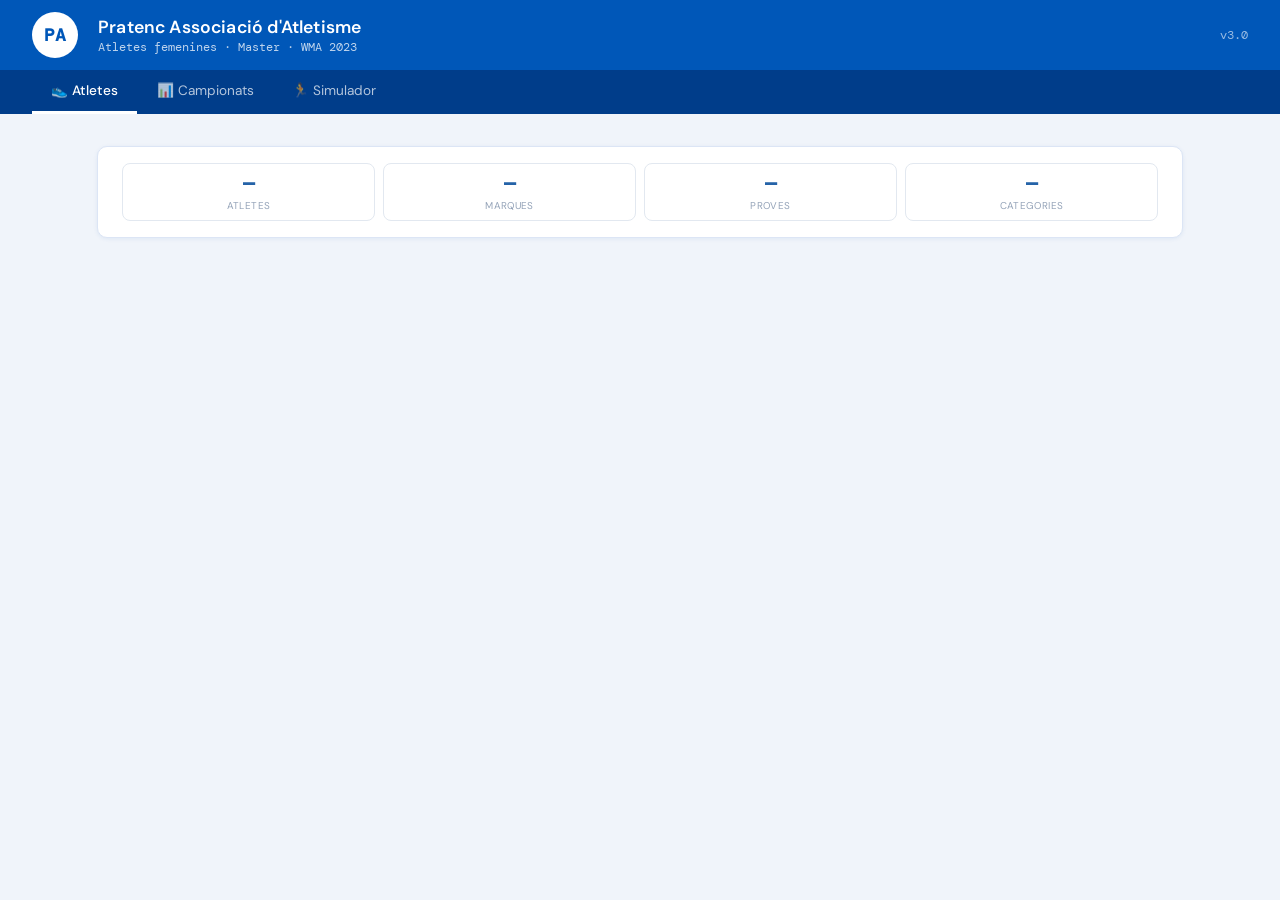
==== atletes-public.html @ 4d0a6b4e "Add files via upload Primera Versio" ====
<!DOCTYPE html>
<html lang="ca">
<head>
<meta charset="UTF-8">
<meta name="viewport" content="width=device-width, initial-scale=1.0">
<title>Pratenc AA — Atletes</title>
<link rel="stylesheet" href="style.css">
<style>
/* ── Targetes atletes ── */
.athlete-card{background:#fff;border-radius:12px;box-shadow:0 1px 4px rgba(0,0,0,0.08);margin-bottom:0.7rem;overflow:hidden;border:1px solid #e2e8f0;}
.athlete-head{display:flex;align-items:center;gap:0.75rem;padding:0.75rem 1rem;cursor:pointer;user-select:none;}
.athlete-head:hover{background:#f8fafc;}
.av{width:38px;height:38px;border-radius:50%;background:#2563a8;color:#fff;font-weight:700;font-size:0.82rem;display:flex;align-items:center;justify-content:center;flex-shrink:0;}
.av.filial{background:#d97706;}
.athlete-info{flex:1;min-width:0;}
.athlete-nom{font-weight:600;font-size:0.88rem;color:#1a3a5c;display:flex;align-items:center;gap:6px;flex-wrap:wrap;}
.athlete-sub{font-size:0.72rem;color:#6b7f93;margin-top:1px;}
.cat-badge{font-size:0.65rem;font-weight:700;background:#e0eaff;color:#2563a8;border-radius:4px;padding:1px 6px;}
.fil-badge{font-size:0.62rem;font-weight:700;background:#fef3c7;color:#92400e;border:1px solid #fbbf24;border-radius:4px;padding:1px 6px;}
.chevron{width:16px;height:16px;stroke:#94a3b8;transition:transform 0.2s;flex-shrink:0;}
.chevron.open{transform:rotate(180deg);}
/* ── Marques ── */
.marks-body{display:none;padding:0 1rem 0.75rem;border-top:1px solid #f1f5f9;}
.marks-body.open{display:block;}
.marks-grid{display:grid;grid-template-columns:1fr auto auto;gap:2px 8px;align-items:center;margin-top:0.5rem;}
.marks-header{font-size:0.65rem;font-weight:700;color:#94a3b8;text-transform:uppercase;letter-spacing:0.04em;padding-bottom:4px;border-bottom:1px solid #f1f5f9;}
.mark-row{display:contents;}
.mark-row span{font-size:0.78rem;padding:3px 0;border-bottom:1px solid #f8fafc;color:#374151;}
.mark-prova{font-weight:500;color:#1a3a5c;}
.mark-marca{font-family:'Courier New',monospace;font-size:0.75rem;color:#374151;}
.pct-pill{display:inline-block;padding:2px 7px;border-radius:10px;font-size:0.7rem;font-weight:700;}
.pct-gold{background:#fef9c3;color:#854d0e;}
.pct-silver{background:#f1f5f9;color:#334155;}
.pct-bronze{background:#fef3c7;color:#92400e;}
.pct-ok{background:#f0fdf4;color:#166534;}
.pct-low{background:#fafafa;color:#9ca3af;}
.no-marks{font-size:0.75rem;color:#94a3b8;padding:0.5rem 0;font-style:italic;}
/* ── Stats bar ── */
.stats-bar{display:grid;grid-template-columns:repeat(4,1fr);gap:0.5rem;margin-bottom:1rem;}
.stat{background:#fff;border-radius:8px;padding:0.5rem;text-align:center;border:1px solid #e2e8f0;}
.stat .val{font-size:1.2rem;font-weight:700;color:#2563a8;}
.stat .lbl{font-size:0.62rem;color:#94a3b8;text-transform:uppercase;letter-spacing:0.04em;}
/* ── Filials secció ── */
.section-title{font-size:0.72rem;font-weight:700;color:#6b7f93;text-transform:uppercase;letter-spacing:0.06em;margin:1rem 0 0.4rem;padding-left:2px;}
/* ── Mobile ── */
@media(max-width:500px){
  .stats-bar{grid-template-columns:repeat(2,1fr);}
  .marks-grid{grid-template-columns:1fr auto auto;gap:2px 6px;}
}
</style>
</head>
<body>
<header>
  <div class="header-logo">PA</div>
  <div class="header-text">
    <h1>Pratenc Associació d'Atletisme</h1>
    <div class="sub">Atletes femenines · Master · WMA 2023</div>
  </div>
  <div class="header-right">v3.0</div>
</header>
<nav>
  <a href="atletes-public.html" class="active">👟 Atletes</a>
  <a href="campeonatos-public.html">📊 Campionats</a>
  <a href="simulador-public.html">🏃 Simulador</a>
</nav>
<main>
  <div class="stats-bar">
    <div class="stat"><div class="val" id="sAt">—</div><div class="lbl">Atletes</div></div>
    <div class="stat"><div class="val" id="sM">—</div><div class="lbl">Marques</div></div>
    <div class="stat"><div class="val" id="sP">—</div><div class="lbl">Proves</div></div>
    <div class="stat"><div class="val" id="sC">—</div><div class="lbl">Categories</div></div>
  </div>
  <div id="list"></div>
</main>

<script src="atletes-data.js"></script>
<script src="shared.js"></script>
<script>
// Override de storage per si shared.js l'intenta cridar
async function loadAthletes(){return [];}
async function saveAthletes(){}

const athletes = JSON.parse(JSON.stringify(ATLETES_DATA));
athletes.sort((a,b)=>{
  if(!!a.filial!==!!b.filial)return a.filial?1:-1;
  return a.nom.localeCompare(b.nom,'ca');
});

function initials(nom){
  return nom.split(' ').slice(0,2).map(p=>p[0]).join('');
}

function pctClass(pct){
  if(pct===null||pct===undefined)return 'pct-low';
  if(pct>=90)return 'pct-gold';
  if(pct>=80)return 'pct-silver';
  if(pct>=70)return 'pct-bronze';
  if(pct>=55)return 'pct-ok';
  return 'pct-low';
}

function renderMarques(a){
  const marques = (a.marques||[]).filter(m=>m.prova&&m.prova!=='—'&&m.marca);
  if(!marques.length) return `<div class="no-marks">Sense marques registrades</div>`;
  return `
    <div class="marks-grid">
      <span class="marks-header">Prova</span>
      <span class="marks-header" style="text-align:right;">Marca</span>
      <span class="marks-header" style="text-align:right;">% WMA</span>
      ${marques.map(m=>{
        const pct = calcPct(m.prova, m.marca, a.dob, m.any);
        const cls = pctClass(pct);
        return `
          <span class="mark-row mark-prova">${m.prova}</span>
          <span class="mark-row mark-marca" style="text-align:right;">${m.marca} <span style="font-size:0.62rem;color:#94a3b8;">${m.any}</span></span>
          <span class="mark-row" style="text-align:right;">
            ${pct!==null?`<span class="pct-pill ${cls}">${pct.toFixed(1)}%</span>`:'<span style="color:#d1d5db;font-size:0.72rem;">—</span>'}
          </span>`;
      }).join('')}
    </div>`;
}

function render(){
  const list = document.getElementById('list');
  const federades = athletes.filter(a=>!a.filial);
  const filials   = athletes.filter(a=>a.filial);

  function renderGroup(grup){
    return grup.map((a,i)=>{
      const idx = athletes.indexOf(a);
      const cat = getCat(a.dob);
      const ed  = getEdatActual(a.dob);
      return `
        <div class="athlete-card">
          <div class="athlete-head" onclick="tog(${idx})">
            <div class="av ${a.filial?'filial':''}">${initials(a.nom)}</div>
            <div class="athlete-info">
              <div class="athlete-nom">
                ${a.nom}
                ${cat?`<span class="cat-badge">${cat}</span>`:''}
                ${a.filial?`<span class="fil-badge">FILIAL</span>`:''}
              </div>
              <div class="athlete-sub">${ed?ed+'a · ':''}${a.notes||''} · ${(a.marques||[]).length} marques</div>
            </div>
            <svg class="chevron" id="chev${idx}" viewBox="0 0 24 24" fill="none" stroke="currentColor" stroke-width="2.5">
              <polyline points="6 9 12 15 18 9"/>
            </svg>
          </div>
          <div class="marks-body" id="body${idx}">
            ${renderMarques(a)}
          </div>
        </div>`;
    }).join('');
  }

  list.innerHTML =
    (federades.length ? renderGroup(federades) : '') +
    (filials.length ? `<div class="section-title">Atletes filials (${filials.length}/4)</div>${renderGroup(filials)}` : '');

  // Stats
  document.getElementById('sAt').textContent = athletes.length;
  document.getElementById('sM').textContent  = athletes.reduce((s,a)=>s+(a.marques||[]).length,0);
  const ps = new Set(athletes.flatMap(a=>(a.marques||[]).map(m=>m.prova).filter(p=>p&&p!=='—')));
  document.getElementById('sP').textContent  = ps.size;
  const cats = [...new Set(athletes.map(a=>getCat(a.dob)).filter(Boolean))].sort();
  document.getElementById('sC').textContent  = cats.join(', ')||'—';
}

function tog(idx){
  document.getElementById(`body${idx}`).classList.toggle('open');
  document.getElementById(`chev${idx}`).classList.toggle('open');
}

render();
</script>
</body>
</html>
---- style.css ----
@import url('https://fonts.googleapis.com/css2?family=DM+Sans:wght@300;400;500;600&family=DM+Mono:wght@400;500&display=swap');

:root {
  /* Pratenc AA colors */
  --pratenc-blue: #0057B8;
  --pratenc-blue-dark: #003D8A;
  --pratenc-blue-light: #1a6ec7;
  --pratenc-blue-pale: #E8F0FB;
  --pratenc-blue-mid: #3378CC;
  --white: #ffffff;

  --bg: #f0f4fa;
  --surface: #ffffff;
  --border: #dce5f5;
  --border-strong: #b0c4e8;
  --text: #0d1a2e;
  --text-muted: #5a6f8a;
  --radius: 10px;
  --shadow: 0 1px 4px rgba(0,87,184,0.08);
  --shadow-md: 0 3px 12px rgba(0,87,184,0.12);

  --good: #1a7a3c; --good-bg: #d4f0df;
  --mid: #8a5200; --mid-bg: #fde8c0;
  --low: #9b1c1c; --low-bg: #fce0de;
}

* { box-sizing: border-box; margin: 0; padding: 0; }
body { font-family: 'DM Sans', sans-serif; background: var(--bg); color: var(--text); min-height: 100vh; }

/* ── Header ── */
header {
  background: var(--pratenc-blue);
  color: var(--white);
  padding: 0 2rem;
  display: flex;
  align-items: center;
  gap: 1.25rem;
  height: 70px;
  box-shadow: 0 2px 8px rgba(0,0,0,0.2);
}

.header-logo {
  width: 46px;
  height: 46px;
  background: var(--white);
  border-radius: 50%;
  display: flex;
  align-items: center;
  justify-content: center;
  font-size: 1.1rem;
  font-weight: 700;
  color: var(--pratenc-blue);
  flex-shrink: 0;
  letter-spacing: -0.02em;
  font-family: 'DM Mono', monospace;
  border: 2px solid rgba(255,255,255,0.4);
}

.header-text h1 { font-size: 1.1rem; font-weight: 600; letter-spacing: 0.01em; }
.header-text .sub { font-size: 0.75rem; opacity: 0.75; margin-top: 1px; font-family: 'DM Mono', monospace; }
.header-right { margin-left: auto; font-size: 0.75rem; opacity: 0.6; font-family: 'DM Mono', monospace; }

/* ── Nav ── */
nav {
  background: var(--pratenc-blue-dark);
  padding: 0 2rem;
  display: flex;
  gap: 0;
}
nav a {
  display: block;
  padding: 0.75rem 1.2rem;
  font-size: 0.85rem;
  color: rgba(255,255,255,0.7);
  text-decoration: none;
  border-bottom: 3px solid transparent;
  transition: all 0.15s;
  font-weight: 400;
}
nav a:hover { color: var(--white); background: rgba(255,255,255,0.05); }
nav a.active { color: var(--white); border-bottom-color: var(--white); font-weight: 500; }

/* ── Main ── */
main { max-width: 1150px; margin: 0 auto; padding: 2rem; }

/* ── Toolbar ── */
.toolbar { display: flex; align-items: center; justify-content: space-between; margin-bottom: 1.5rem; gap: 1rem; flex-wrap: wrap; }
.toolbar h2 { font-size: 1.1rem; font-weight: 600; color: var(--pratenc-blue-dark); }

/* ── Buttons ── */
.btn { display: inline-flex; align-items: center; gap: 6px; padding: 0.5rem 1rem; border-radius: var(--radius); font-size: 0.85rem; font-family: 'DM Sans', sans-serif; cursor: pointer; border: 1.5px solid var(--border-strong); background: var(--surface); color: var(--text); font-weight: 500; transition: all 0.15s; }
.btn:hover { background: var(--pratenc-blue-pale); border-color: var(--pratenc-blue); }
.btn.primary { background: var(--pratenc-blue); color: var(--white); border-color: var(--pratenc-blue); }
.btn.primary:hover { background: var(--pratenc-blue-light); }
.btn.danger { background: var(--low-bg); color: var(--low); border-color: #f0b0b0; }
.btn-icon { width: 30px; height: 30px; border-radius: 7px; border: 1.5px solid var(--border-strong); background: var(--bg); color: var(--text-muted); cursor: pointer; font-size: 0.95rem; display: flex; align-items: center; justify-content: center; transition: all 0.1s; }
.btn-icon:hover { background: var(--low-bg); color: var(--low); }

/* ── Stats bar ── */
.stats-bar { display: flex; gap: 1rem; background: var(--surface); border: 1.5px solid var(--border); border-radius: var(--radius); padding: 1rem 1.5rem; margin-bottom: 1.5rem; flex-wrap: wrap; box-shadow: var(--shadow); }
.stat .val { font-size: 1.6rem; font-weight: 600; font-family: 'DM Mono', monospace; color: var(--pratenc-blue); }
.stat .lbl { font-size: 0.68rem; color: var(--text-muted); text-transform: uppercase; letter-spacing: 0.06em; margin-top: 2px; }

/* ── Cards ── */
.card { background: var(--surface); border: 1.5px solid var(--border); border-radius: var(--radius); box-shadow: var(--shadow); margin-bottom: 10px; overflow: hidden; }
.card-header { padding: 0.9rem 1.25rem; display: flex; align-items: center; justify-content: space-between; cursor: pointer; user-select: none; transition: background 0.1s; }
.card-header:hover { background: var(--pratenc-blue-pale); }
.card-body { display: none; padding: 0 1.25rem 1.25rem; border-top: 1.5px solid var(--border); }
.card-body.open { display: block; }

/* ── Athlete name ── */
.athlete-name { font-size: 0.95rem; font-weight: 600; display: flex; align-items: center; gap: 10px; flex-wrap: wrap; }
.cat-badge { font-size: 0.68rem; font-family: 'DM Mono', monospace; padding: 2px 8px; border-radius: 20px; background: var(--pratenc-blue-pale); color: var(--pratenc-blue); font-weight: 600; border: 1px solid var(--border); }
.age-badge { font-size: 0.72rem; color: var(--text-muted); font-family: 'DM Mono', monospace; }
.marks-summary { font-size: 0.78rem; color: var(--text-muted); }

/* ── Form ── */
.form-grid { display: grid; grid-template-columns: repeat(auto-fill, minmax(200px, 1fr)); gap: 1rem; margin-top: 1rem; }
.field label { display: block; font-size: 0.7rem; font-weight: 600; color: var(--text-muted); margin-bottom: 4px; text-transform: uppercase; letter-spacing: 0.06em; }
.field input, .field select { width: 100%; padding: 0.45rem 0.75rem; border: 1.5px solid var(--border-strong); border-radius: 7px; font-size: 0.875rem; font-family: 'DM Sans', sans-serif; background: var(--bg); color: var(--text); transition: border-color 0.15s; }
.field input:focus, .field select:focus { outline: none; border-color: var(--pratenc-blue); background: #fff; box-shadow: 0 0 0 3px rgba(0,87,184,0.1); }
.auto-display { padding: 0.45rem 0.75rem; border: 1.5px solid var(--border); border-radius: 7px; font-size: 0.875rem; background: var(--pratenc-blue-pale); color: var(--pratenc-blue); font-weight: 600; font-family: 'DM Mono', monospace; }

/* ── Marks ── */
.marks-section { margin-top: 1.25rem; }
.marks-section h4 { font-size: 0.72rem; font-weight: 600; color: var(--text-muted); text-transform: uppercase; letter-spacing: 0.06em; margin-bottom: 0.75rem; padding-bottom: 6px; border-bottom: 1.5px solid var(--border); }
.marks-header { display: grid; grid-template-columns: 1.8fr 1fr 1fr 105px 32px; gap: 8px; margin-bottom: 6px; }
.marks-header span { font-size: 0.68rem; font-weight: 600; color: var(--text-muted); text-transform: uppercase; letter-spacing: 0.06em; }
.mark-row { display: grid; grid-template-columns: 1.8fr 1fr 1fr 105px 32px; gap: 8px; align-items: center; margin-bottom: 7px; }
.mark-row select, .mark-row input[type=text] { padding: 0.38rem 0.6rem; border: 1.5px solid var(--border-strong); border-radius: 7px; font-size: 0.78rem; font-family: 'DM Sans', sans-serif; background: var(--bg); color: var(--text); width: 100%; }
.mark-row select:focus, .mark-row input:focus { outline: none; border-color: var(--pratenc-blue); background: #fff; }
.pct-display { padding: 0.38rem 0.6rem; border-radius: 7px; font-size: 0.78rem; font-family: 'DM Mono', monospace; font-weight: 600; text-align: center; }
.pct-good { background: var(--pratenc-blue-pale); color: var(--pratenc-blue); }
.pct-mid { background: var(--pratenc-blue-pale); color: var(--pratenc-blue); }
.pct-low { background: var(--pratenc-blue-pale); color: var(--pratenc-blue); }
.pct-none { background: var(--bg); color: var(--text-muted); border: 1.5px solid var(--border); }
.add-mark-btn { margin-top: 8px; padding: 0.38rem 0.9rem; font-size: 0.78rem; background: var(--pratenc-blue-pale); color: var(--pratenc-blue); border: 1.5px solid var(--border); border-radius: 7px; cursor: pointer; font-family: 'DM Sans', sans-serif; font-weight: 500; transition: background 0.1s; }
.add-mark-btn:hover { background: #d0e4f8; }
.card-actions { display: flex; gap: 8px; margin-top: 1.25rem; padding-top: 1rem; border-top: 1.5px solid var(--border); justify-content: flex-end; }

/* ── Empty state ── */
.empty-state { text-align: center; padding: 4rem 2rem; color: var(--text-muted); }
.empty-state .icon { font-size: 3rem; margin-bottom: 1rem; }

/* ── Modal ── */
.modal-overlay { display: none; position: fixed; inset: 0; background: rgba(0,30,80,0.45); z-index: 100; align-items: center; justify-content: center; }
.modal-overlay.open { display: flex; }
.modal { background: var(--surface); border-radius: 14px; padding: 1.75rem; width: 460px; max-width: 95vw; box-shadow: 0 12px 40px rgba(0,30,80,0.2); border: 1.5px solid var(--border); }
.modal h3 { font-size: 1.05rem; font-weight: 600; color: var(--pratenc-blue-dark); margin-bottom: 1.25rem; }
.modal-actions { display: flex; gap: 8px; justify-content: flex-end; margin-top: 1.25rem; padding-top: 1rem; border-top: 1.5px solid var(--border); }

/* ── Toast ── */
.toast { position: fixed; bottom: 2rem; right: 2rem; background: var(--pratenc-blue); color: var(--white); padding: 0.75rem 1.25rem; border-radius: var(--radius); font-size: 0.875rem; font-weight: 500; box-shadow: var(--shadow-md); transform: translateY(100px); opacity: 0; transition: all 0.3s ease; z-index: 200; }
.toast.show { transform: translateY(0); opacity: 1; }

/* ── Chevron ── */
.chevron { width: 18px; height: 18px; transition: transform 0.2s; color: var(--pratenc-blue-mid); }
.chevron.open { transform: rotate(180deg); }

/* ── Avatar ── */
.avatar { width: 38px; height: 38px; border-radius: 50%; background: var(--pratenc-blue); display: flex; align-items: center; justify-content: center; font-size: 0.75rem; font-weight: 700; color: var(--white); flex-shrink: 0; font-family: 'DM Mono', monospace; }

/* ── Simulador specific ── */
.layout { display: grid; grid-template-columns: 1fr 340px; gap: 1.5rem; align-items: start; }
@media(max-width:900px){ .layout { grid-template-columns: 1fr; } }
.sticky-panel { background: var(--surface); border: 1.5px solid var(--border); border-radius: var(--radius); box-shadow: var(--shadow-md); padding: 1.25rem; position: sticky; top: 1rem; }
.result-table { width: 100%; border-collapse: collapse; font-size: 0.82rem; }
.result-table th { text-align: left; padding: 6px 8px; font-size: 0.68rem; font-weight: 600; color: var(--text-muted); text-transform: uppercase; letter-spacing: 0.06em; border-bottom: 1.5px solid var(--border); }
.result-table td { padding: 7px 8px; border-bottom: 1px solid var(--border); vertical-align: middle; }
.result-table tr:last-child td { border-bottom: none; }
.pts-pill { display: inline-flex; align-items: center; justify-content: center; width: 26px; height: 26px; border-radius: 50%; font-size: 0.75rem; font-weight: 600; }
.pts8{background:#c7e7d0;color:#1a5c2e;} .pts7{background:#d4eddf;color:#2d6b3f;}
.pts6{background:#fde8c0;color:#7a4800;} .pts5{background:#fdf0d0;color:#8a5600;}
.pts4{background:#fce0de;color:#8b1c1c;} .pts3{background:#fce8e8;color:#9b2020;}
.pts2{background:#f0ede6;color:#5a5850;} .pts1{background:#f0ede6;color:#5a5850;}
.pts0{background:#f0ede6;color:#b0ac9f;}
.rank-pill { display: inline-block; padding: 2px 7px; border-radius: 20px; font-size: 0.7rem; font-family: 'DM Mono', monospace; font-weight: 600; }
.r1{background:#c7e7d0;color:#1a5c2e;} .r2{background:#d4eddf;color:#2d6b3f;} .r3{background:#fde8c0;color:#7a4800;} .rN{background:#f0ede6;color:#5a5850;}
.athlete-block { background: var(--surface); border: 1.5px solid var(--border); border-radius: var(--radius); margin-bottom: 10px; box-shadow: var(--shadow); overflow: hidden; }
.athlete-block.excluded { opacity: 0.45; }
.athlete-block-header { padding: 0.75rem 1rem; display: flex; align-items: center; gap: 10px; border-bottom: 1.5px solid var(--border); background: var(--pratenc-blue-pale); }
.athlete-info .nom { font-weight: 600; font-size: 0.9rem; color: var(--pratenc-blue-dark); }
.athlete-info .cat { font-size: 0.72rem; font-family: 'DM Mono', monospace; color: var(--text-muted); }
.athlete-pts { font-size: 1.3rem; font-weight: 700; font-family: 'DM Mono', monospace; color: var(--pratenc-blue); min-width: 40px; text-align: right; }
.prova-rows { padding: 0.75rem 1rem; }
.prova-row { display: grid; grid-template-columns: 1fr 110px 36px 32px; gap: 8px; align-items: center; margin-bottom: 8px; }
.prova-row select { padding: 0.35rem 0.6rem; border: 1.5px solid var(--border-strong); border-radius: 7px; font-size: 0.78rem; font-family: 'DM Sans', sans-serif; background: var(--bg); color: var(--text); }
.prova-row select:focus { outline: none; border-color: var(--pratenc-blue); background: #fff; }
.pct-input { padding: 0.35rem 0.6rem; border: 1.5px solid var(--border-strong); border-radius: 7px; font-size: 0.78rem; font-family: 'DM Mono', monospace; background: var(--bg); color: var(--text); width: 100%; }
.pct-input:focus { outline: none; border-color: var(--pratenc-blue); background: #fff; }
.exclude-toggle { padding: 3px 8px; font-size: 0.72rem; border-radius: 6px; border: 1.5px solid var(--border-strong); background: var(--bg); color: var(--text-muted); cursor: pointer; font-family: 'DM Sans', sans-serif; white-space: nowrap; }
.exclude-toggle.excluded { background: var(--low-bg); color: var(--low); border-color: #f0b0b0; }

/* ── Ref cards ── */
.ref-grid { display: grid; grid-template-columns: repeat(auto-fill, minmax(260px, 1fr)); gap: 12px; }
.ref-card { background: var(--surface); border: 1.5px solid var(--border); border-radius: var(--radius); box-shadow: var(--shadow); overflow: hidden; }
.ref-card-header { padding: 0.75rem 1rem; background: var(--pratenc-blue-pale); border-bottom: 1.5px solid var(--border); }
.ref-card-header h3 { font-size: 0.9rem; font-weight: 600; color: var(--pratenc-blue-dark); }
.ref-card-header .note { font-size: 0.68rem; color: var(--text-muted); margin-top: 2px; }
.ref-table { width: 100%; border-collapse: collapse; font-size: 0.8rem; }
.ref-table th { text-align: left; padding: 5px 10px; font-size: 0.68rem; font-weight: 600; color: var(--text-muted); text-transform: uppercase; background: var(--bg); border-bottom: 1px solid var(--border); }
.ref-table td { padding: 5px 10px; border-bottom: 1px solid var(--border); }
.ref-table tr:last-child td { border-bottom: none; }
.ref-table tr:nth-child(even) { background: rgba(0,87,184,0.02); }
.pct-col { font-family: 'DM Mono', monospace; font-weight: 600; text-align: right; }
.pos-badge { display: inline-flex; align-items: center; justify-content: center; width: 24px; height: 24px; border-radius: 50%; font-size: 0.72rem; font-weight: 600; }
.p1{background:#c7e7d0;color:#1a5c2e;} .p2{background:#d4eddf;color:#2d6b3f;} .p3{background:#fde8c0;color:#7a4800;} .p4{background:#fdf0d0;color:#8a5600;} .p5{background:#fce0de;color:#8b1c1c;} .p6{background:#fce8e8;color:#9b2020;} .p7{background:#f0ede6;color:#5a5850;} .p8{background:#f0ede6;color:#5a5850;}

/* ── Info box ── */
.info-box { background: var(--pratenc-blue-pale); border: 1.5px solid var(--border); border-radius: var(--radius); padding: 0.75rem 1rem; font-size: 0.8rem; color: var(--pratenc-blue-dark); margin-bottom: 1.5rem; }
.warn-box { background: #fdf8ee; border: 1.5px solid #edd98a; border-radius: var(--radius); padding: 0.7rem 1rem; font-size: 0.8rem; color: #8a6200; margin-bottom: 1rem; }

/* ── Filters ── */
.filters { display: flex; gap: 6px; margin-bottom: 1.25rem; flex-wrap: wrap; }
.filter-btn { padding: 0.35rem 1rem; border-radius: 20px; border: 1.5px solid var(--border-strong); background: var(--surface); font-size: 0.8rem; cursor: pointer; font-family: 'DM Sans', sans-serif; color: var(--text-muted); transition: all 0.15s; }
.filter-btn.active { background: var(--pratenc-blue); color: var(--white); border-color: var(--pratenc-blue); }
.filter-btn:hover:not(.active) { background: var(--pratenc-blue-pale); }
.search-box { padding: 0.5rem 0.85rem; border: 1.5px solid var(--border-strong); border-radius: var(--radius); font-size: 0.875rem; width: 260px; font-family: 'DM Sans', sans-serif; background: var(--surface); color: var(--text); }
.search-box:focus { outline: none; border-color: var(--pratenc-blue); box-shadow: 0 0 0 3px rgba(0,87,184,0.1); }
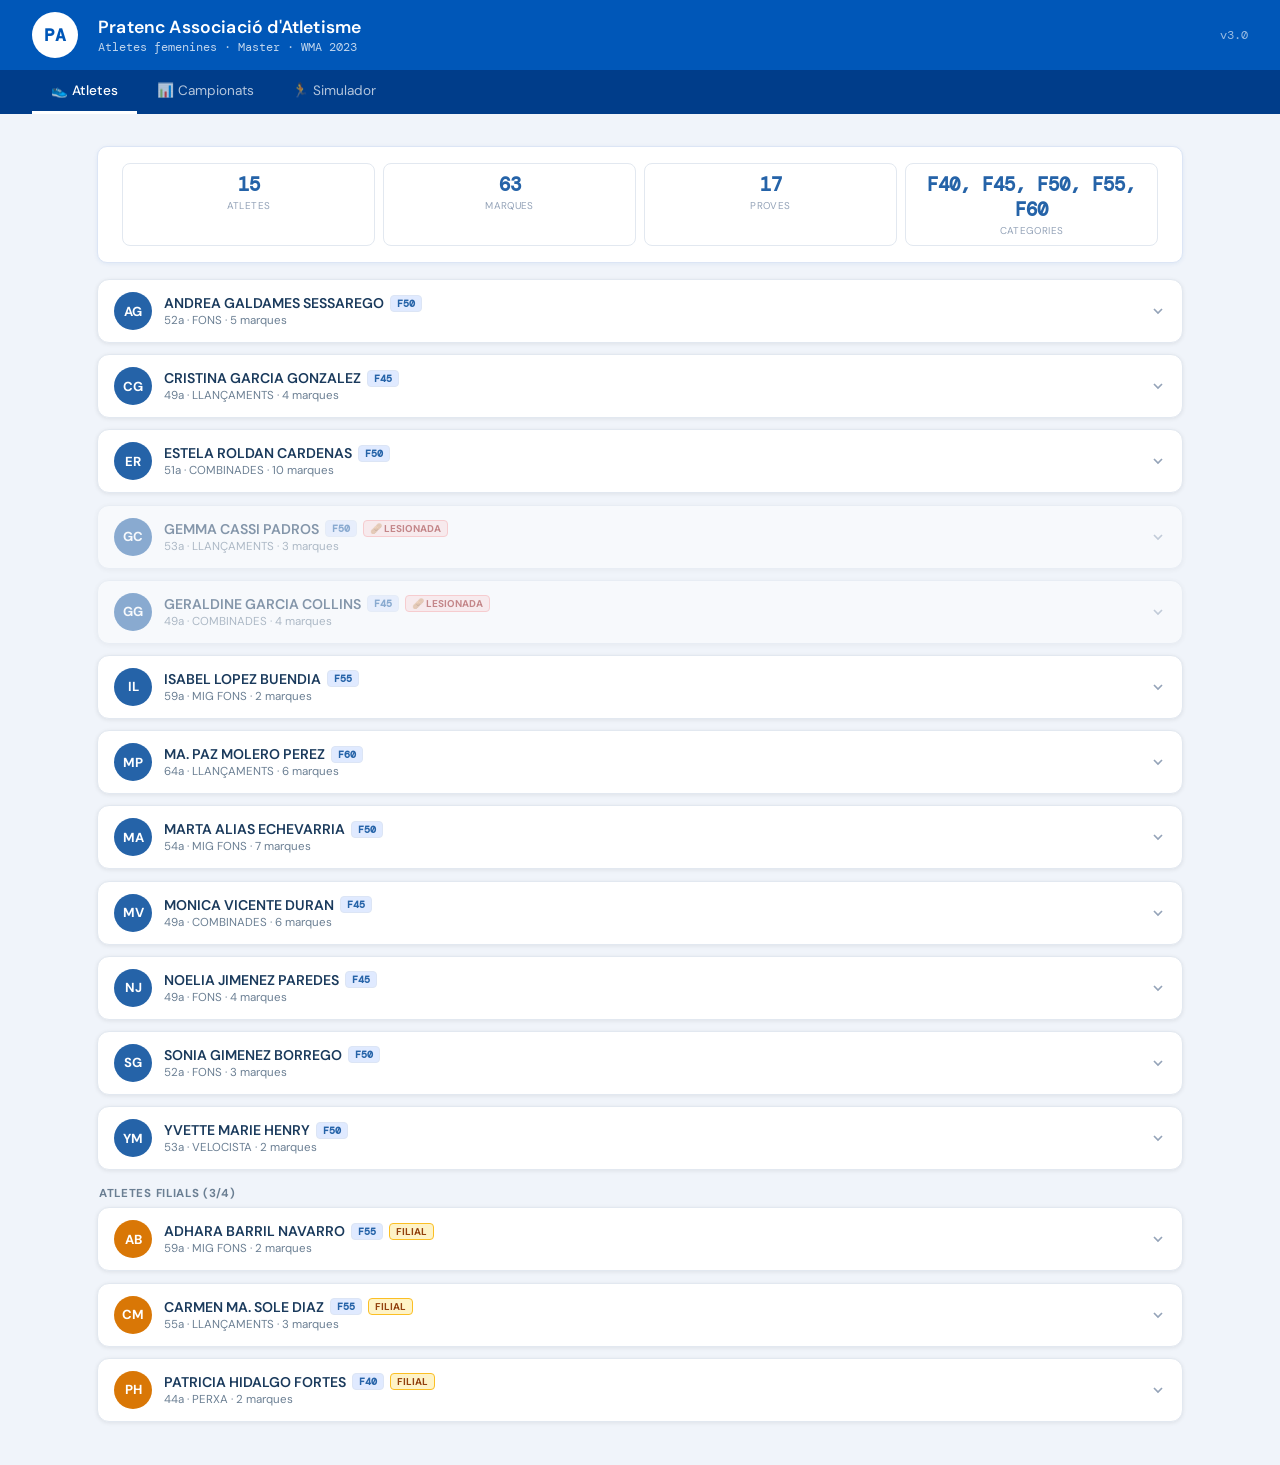
==== commit 6e2b084d: "Update atletes-public.html" ====
--- a/atletes-public.html
+++ b/atletes-public.html
@@ -80,6 +80,9 @@
 async function loadAthletes(){return [];}
 async function saveAthletes(){}
 
+// Atletes lesionades — excloses per defecte
+const LESIONADES = ['GERALDINE GARCIA COLLINS', 'GEMMA CASSI PADROS'];
+
 const athletes = JSON.parse(JSON.stringify(ATLETES_DATA));
 athletes.sort((a,b)=>{
   if(!!a.filial!==!!b.filial)return a.filial?1:-1;
@@ -131,7 +134,7 @@
       const cat = getCat(a.dob);
       const ed  = getEdatActual(a.dob);
       return `
-        <div class="athlete-card">
+        <div class="athlete-card" style="${LESIONADES.includes(a.nom)?'opacity:0.5;':''}">
           <div class="athlete-head" onclick="tog(${idx})">
             <div class="av ${a.filial?'filial':''}">${initials(a.nom)}</div>
             <div class="athlete-info">
@@ -139,6 +142,7 @@
                 ${a.nom}
                 ${cat?`<span class="cat-badge">${cat}</span>`:''}
                 ${a.filial?`<span class="fil-badge">FILIAL</span>`:''}
+                ${LESIONADES.includes(a.nom)?`<span style="font-size:0.62rem;font-weight:700;background:#fee2e2;color:#991b1b;border:1px solid #fca5a5;border-radius:4px;padding:1px 6px;">🩹 LESIONADA</span>`:''}
               </div>
               <div class="athlete-sub">${ed?ed+'a · ':''}${a.notes||''} · ${(a.marques||[]).length} marques</div>
             </div>
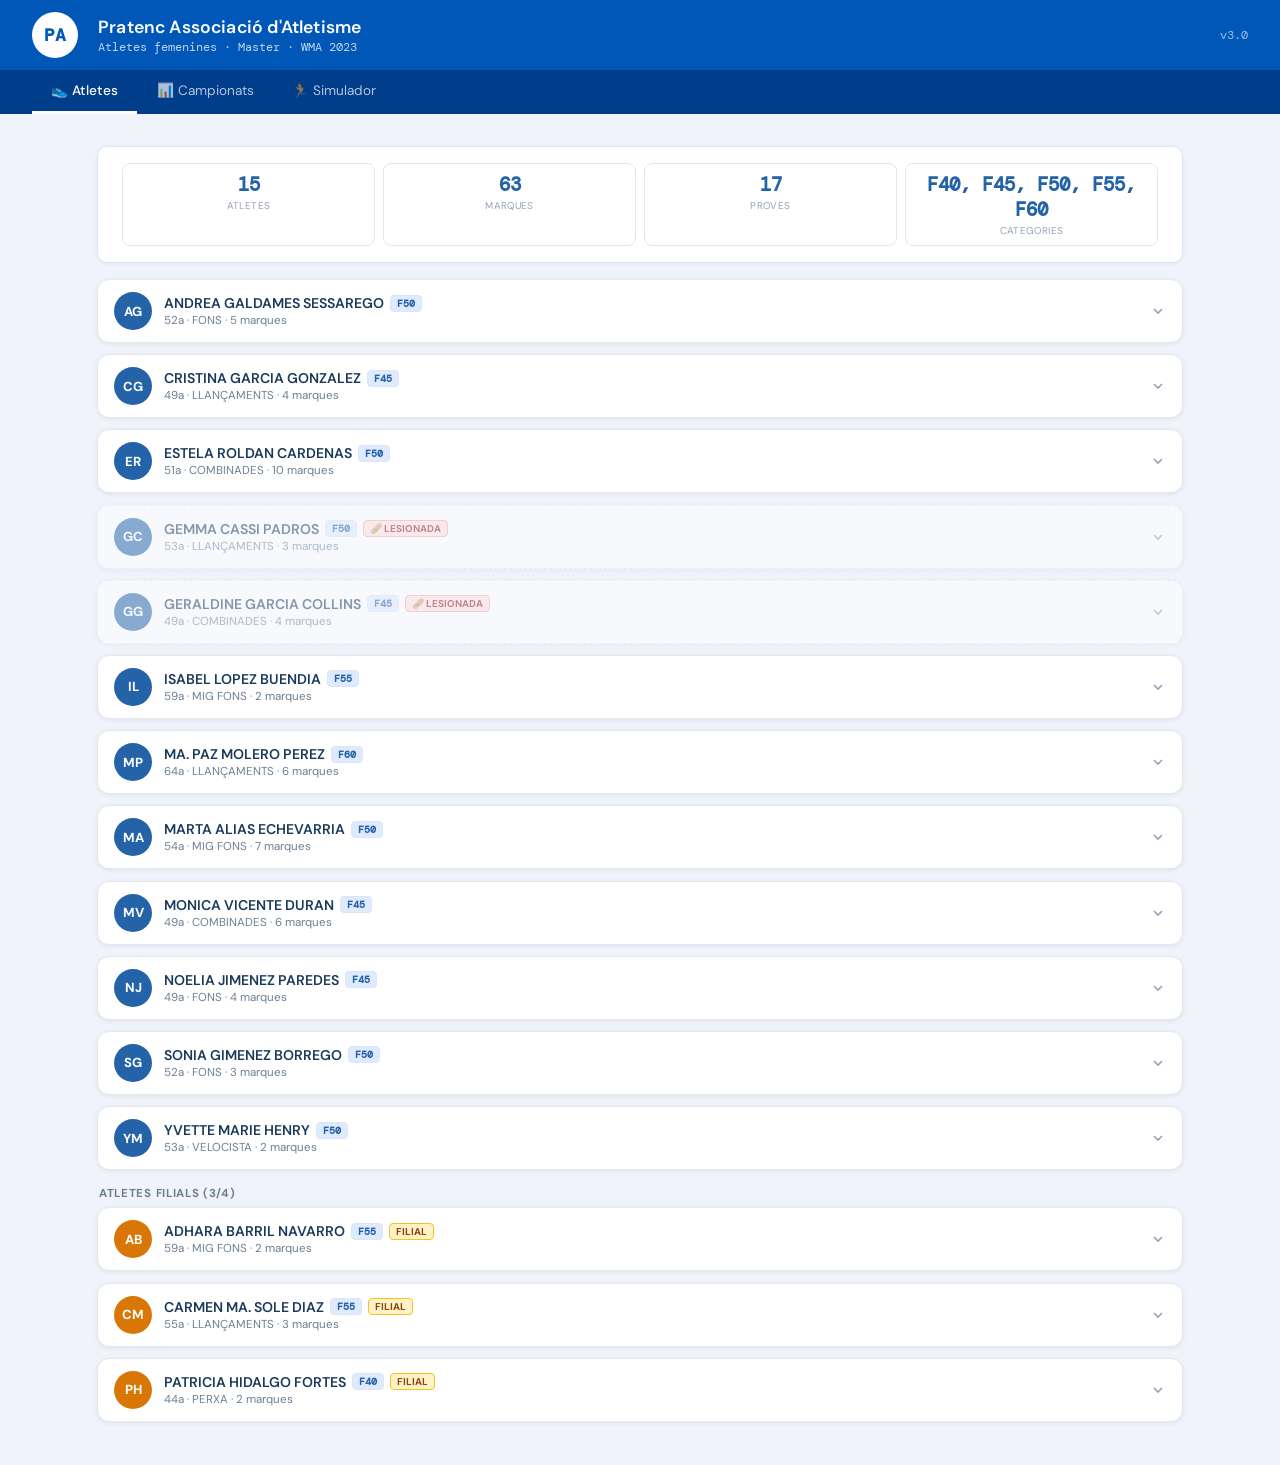
==== commit 246685bc: "Update atletes-public.html" ====
--- a/atletes-public.html
+++ b/atletes-public.html
@@ -34,7 +34,8 @@
 .pct-bronze{background:#fef3c7;color:#92400e;}
 .pct-ok{background:#f0fdf4;color:#166534;}
 .pct-low{background:#fafafa;color:#9ca3af;}
-.no-marks{font-size:0.75rem;color:#94a3b8;padding:0.5rem 0;font-style:italic;}
+.athlete-card.exclosa{opacity:0.5;border-style:dashed;}
+.excl-badge{font-size:0.62rem;font-weight:700;background:#fee2e2;color:#991b1b;border:1px solid #fca5a5;border-radius:4px;padding:1px 6px;}
 /* ── Stats bar ── */
 .stats-bar{display:grid;grid-template-columns:repeat(4,1fr);gap:0.5rem;margin-bottom:1rem;}
 .stat{background:#fff;border-radius:8px;padding:0.5rem;text-align:center;border:1px solid #e2e8f0;}
@@ -79,9 +80,6 @@
 // Override de storage per si shared.js l'intenta cridar
 async function loadAthletes(){return [];}
 async function saveAthletes(){}
-
-// Atletes lesionades — excloses per defecte
-const LESIONADES = ['GERALDINE GARCIA COLLINS', 'GEMMA CASSI PADROS'];
 
 const athletes = JSON.parse(JSON.stringify(ATLETES_DATA));
 athletes.sort((a,b)=>{
@@ -134,7 +132,7 @@
       const cat = getCat(a.dob);
       const ed  = getEdatActual(a.dob);
       return `
-        <div class="athlete-card" style="${LESIONADES.includes(a.nom)?'opacity:0.5;':''}">
+        <div class="athlete-card${a.exclosa?' exclosa':''}">
           <div class="athlete-head" onclick="tog(${idx})">
             <div class="av ${a.filial?'filial':''}">${initials(a.nom)}</div>
             <div class="athlete-info">
@@ -142,7 +140,7 @@
                 ${a.nom}
                 ${cat?`<span class="cat-badge">${cat}</span>`:''}
                 ${a.filial?`<span class="fil-badge">FILIAL</span>`:''}
-                ${LESIONADES.includes(a.nom)?`<span style="font-size:0.62rem;font-weight:700;background:#fee2e2;color:#991b1b;border:1px solid #fca5a5;border-radius:4px;padding:1px 6px;">🩹 LESIONADA</span>`:''}
+                ${a.exclosa?`<span class="excl-badge">🩹 LESIONADA</span>`:''}
               </div>
               <div class="athlete-sub">${ed?ed+'a · ':''}${a.notes||''} · ${(a.marques||[]).length} marques</div>
             </div>
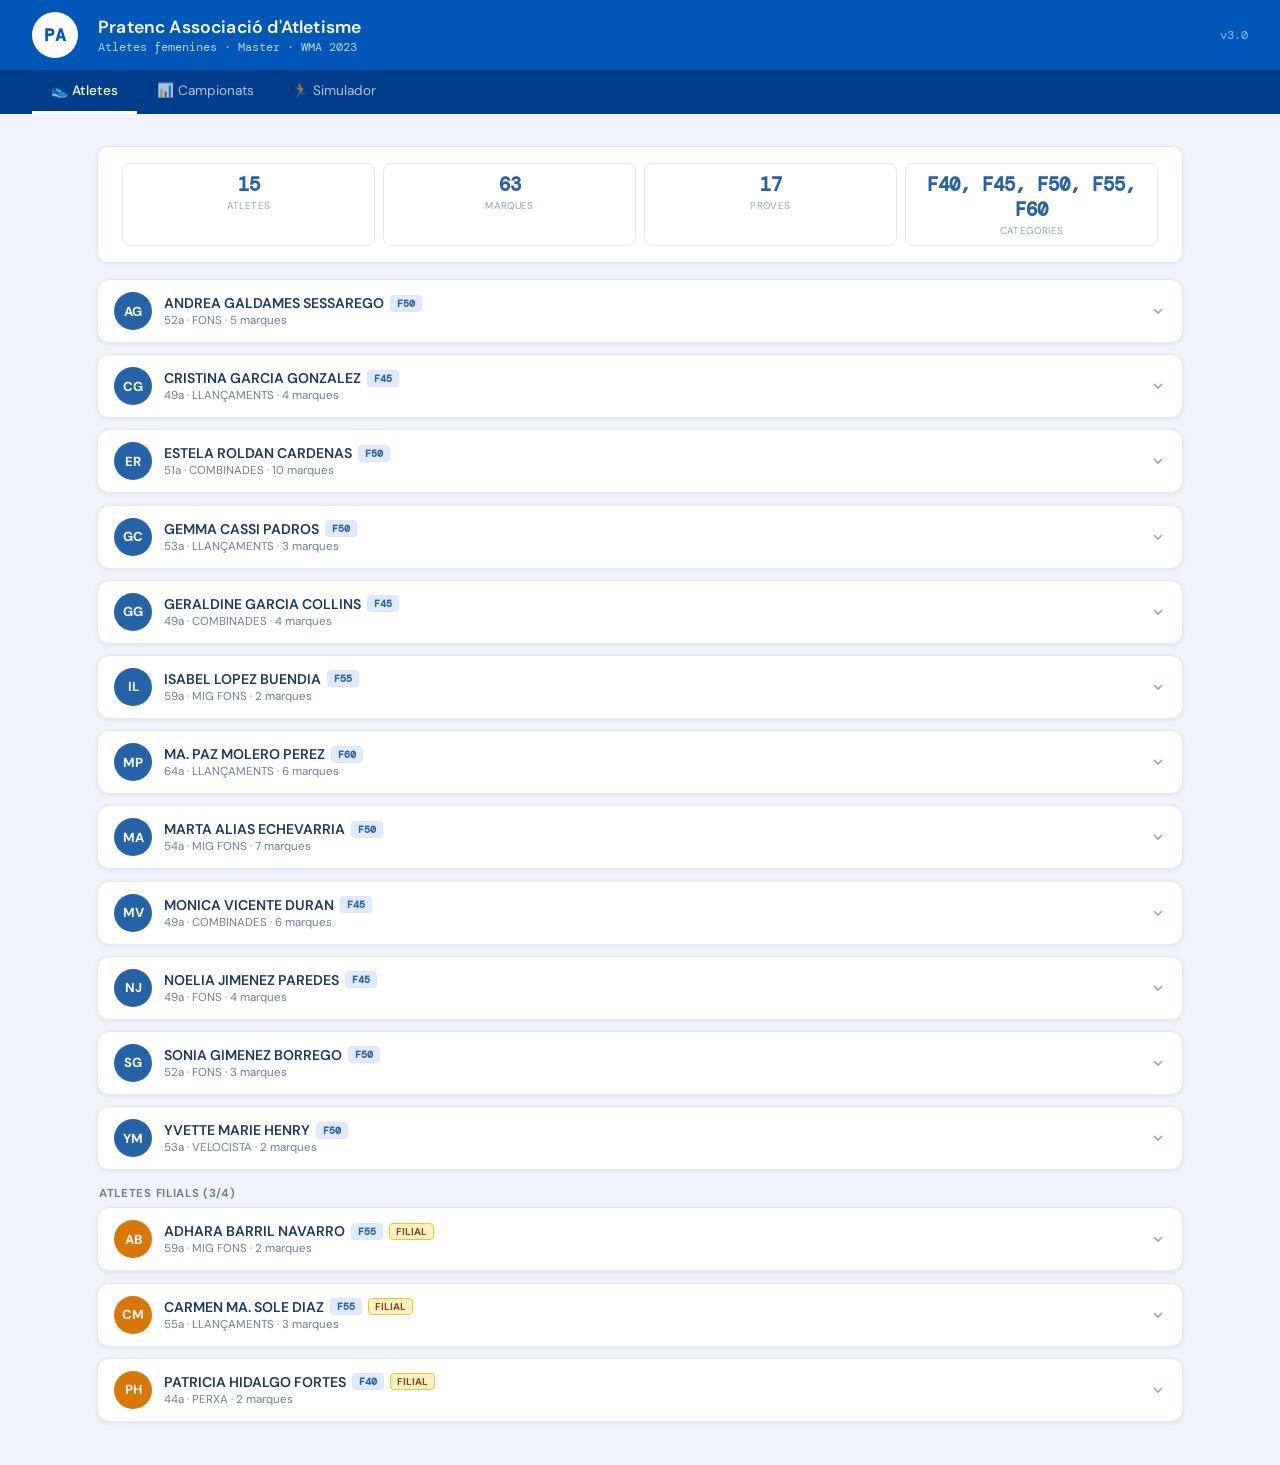
==== commit b4171a7f: "Update atletes-public.html" ====
--- a/atletes-public.html
+++ b/atletes-public.html
@@ -132,7 +132,7 @@
       const cat = getCat(a.dob);
       const ed  = getEdatActual(a.dob);
       return `
-        <div class="athlete-card${a.exclosa?' exclosa':''}">
+        <div class="athlete-card">
           <div class="athlete-head" onclick="tog(${idx})">
             <div class="av ${a.filial?'filial':''}">${initials(a.nom)}</div>
             <div class="athlete-info">
@@ -140,7 +140,6 @@
                 ${a.nom}
                 ${cat?`<span class="cat-badge">${cat}</span>`:''}
                 ${a.filial?`<span class="fil-badge">FILIAL</span>`:''}
-                ${a.exclosa?`<span class="excl-badge">🩹 LESIONADA</span>`:''}
               </div>
               <div class="athlete-sub">${ed?ed+'a · ':''}${a.notes||''} · ${(a.marques||[]).length} marques</div>
             </div>
